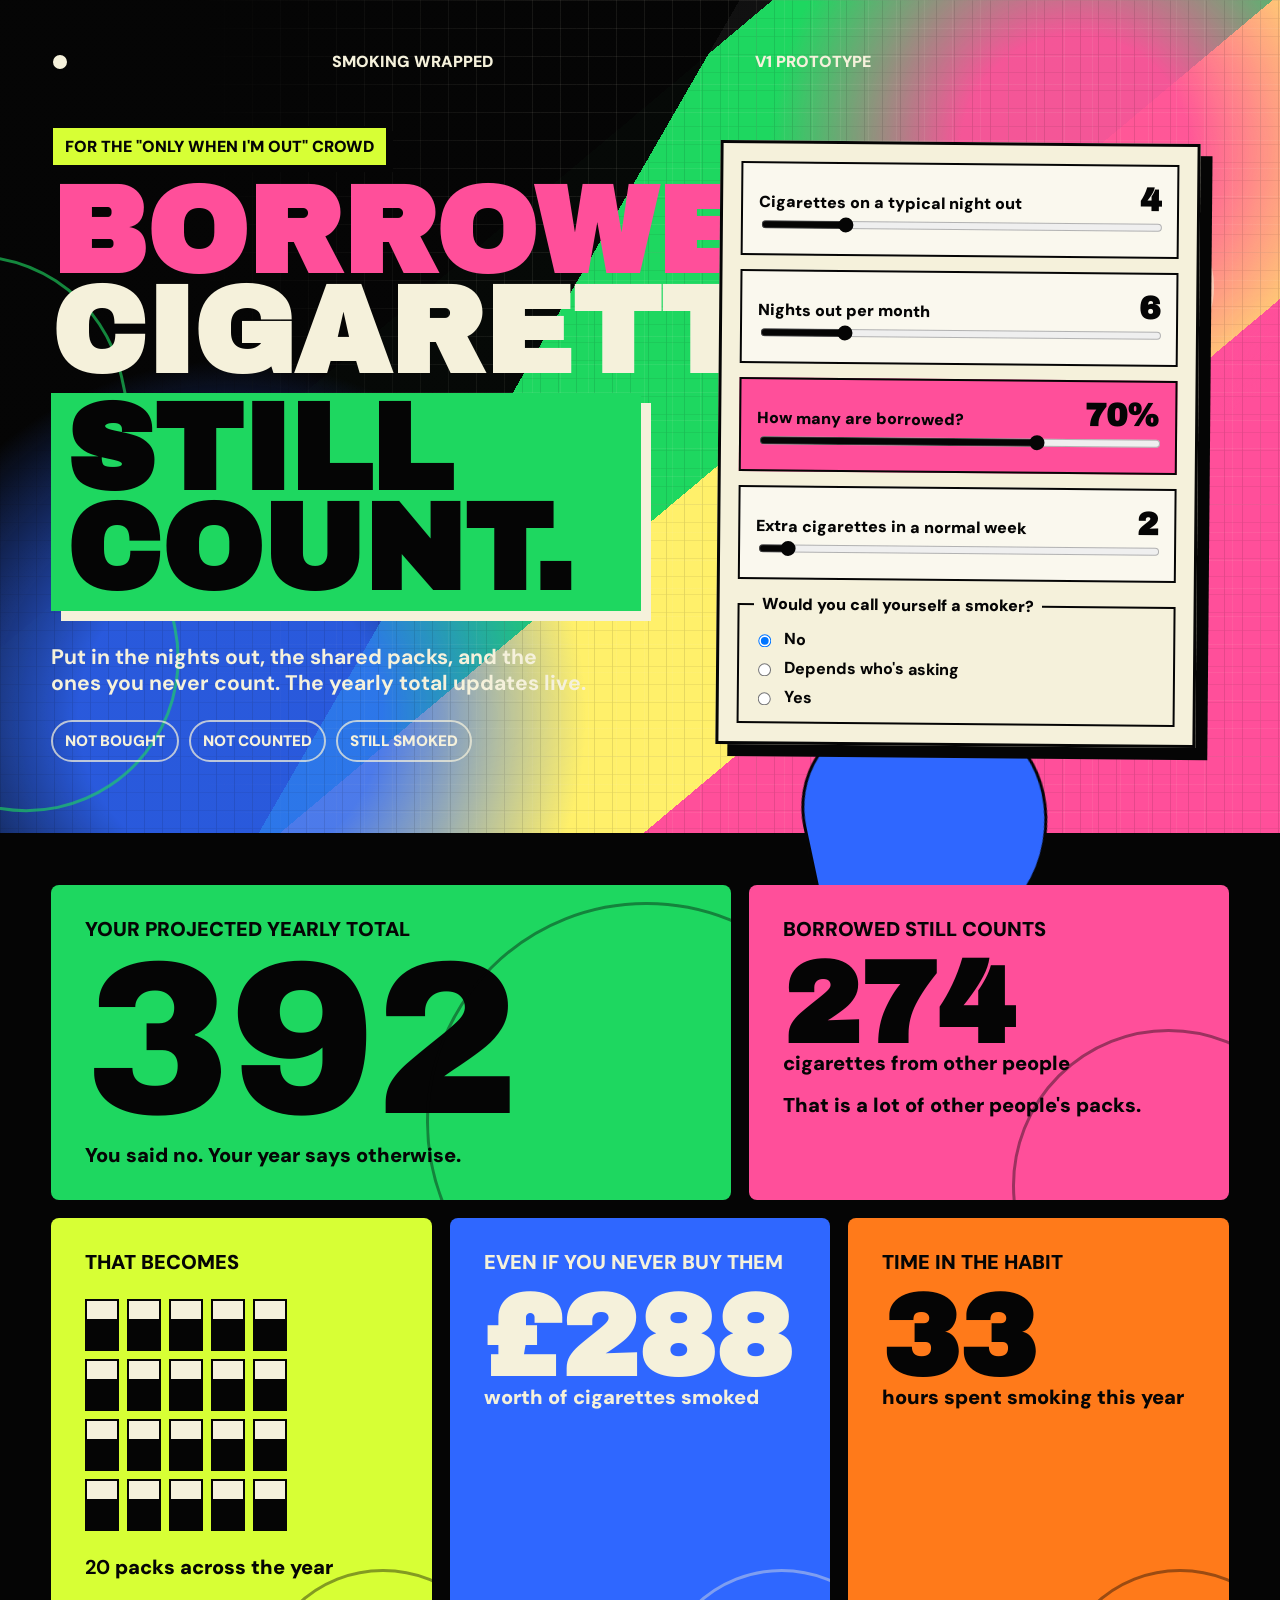
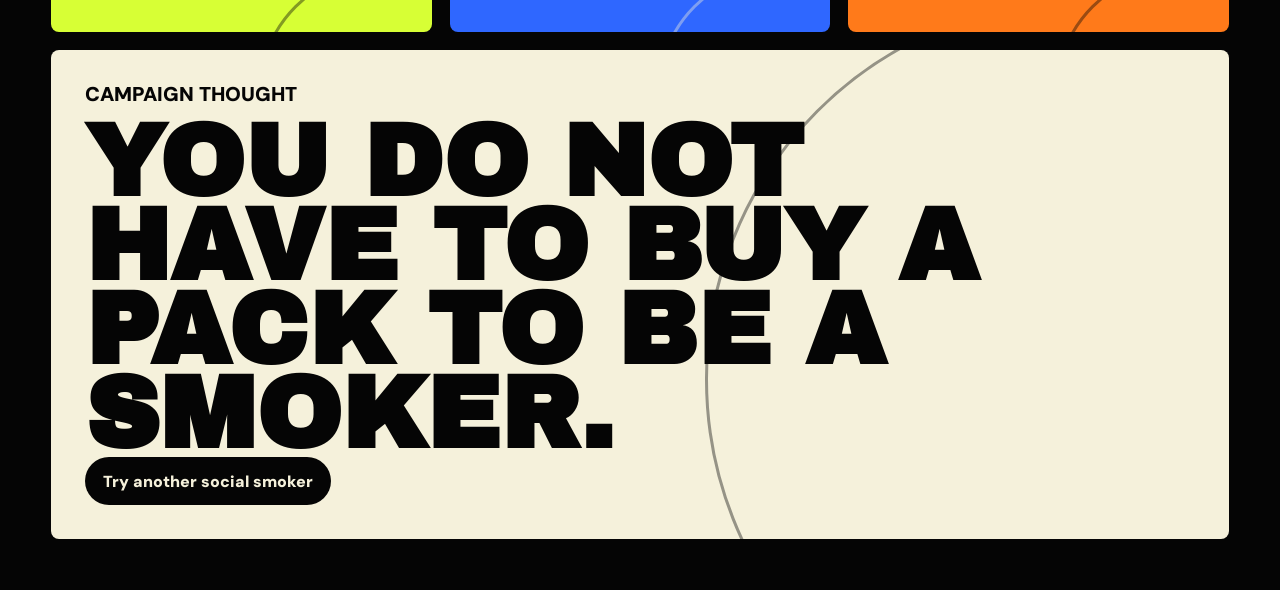
==== smoking-wrapped-v1/index.html @ a088482e "Create smoking wrapped v1" ====
<!doctype html>
<html lang="en">
  <head>
    <meta charset="UTF-8" />
    <meta name="viewport" content="width=device-width, initial-scale=1.0" />
    <title>Smoking Wrapped V1</title>
    <link rel="preconnect" href="https://fonts.googleapis.com" />
    <link rel="preconnect" href="https://fonts.gstatic.com" crossorigin />
    <link
      href="https://fonts.googleapis.com/css2?family=Archivo+Black&family=DM+Sans:opsz,wght@9..40,500;9..40,700;9..40,900&display=swap"
      rel="stylesheet"
    />
    <link rel="stylesheet" href="./styles.css" />
  </head>
  <body>
    <main class="app-shell">
      <section class="hero-panel" aria-labelledby="main-title">
        <div class="poster-noise"></div>
        <div class="orbit orbit-one"></div>
        <div class="orbit orbit-two"></div>
        <div class="orbit orbit-three"></div>

        <div class="brand-row">
          <span class="pulse-dot"></span>
          <span>Smoking Wrapped</span>
          <span>V1 Prototype</span>
        </div>

        <div class="hero-grid">
          <div class="intro-copy">
            <p class="kicker">For the "only when I'm out" crowd</p>
            <h1 id="main-title">
              <span>Borrowed</span>
              <span>cigarettes</span>
              <span>still count.</span>
            </h1>
            <p class="lede">
              Put in the nights out, the shared packs, and the ones you never count.
              The yearly total updates live.
            </p>
            <div class="hero-badges" aria-label="Campaign prompts">
              <span>Not bought</span>
              <span>Not counted</span>
              <span>Still smoked</span>
            </div>
          </div>

          <form class="calculator" id="smoking-form">
            <div class="control-block">
              <label for="night-cigarettes">
                <span>Cigarettes on a typical night out</span>
                <strong id="night-cigarettes-value">4</strong>
              </label>
              <input id="night-cigarettes" name="night-cigarettes" type="range" min="0" max="20" value="4" />
            </div>

            <div class="control-block">
              <label for="nights-month">
                <span>Nights out per month</span>
                <strong id="nights-month-value">6</strong>
              </label>
              <input id="nights-month" name="nights-month" type="range" min="0" max="30" value="6" />
            </div>

            <div class="control-block borrowed">
              <label for="borrowed-percent">
                <span>How many are borrowed?</span>
                <strong id="borrowed-percent-value">70%</strong>
              </label>
              <input id="borrowed-percent" name="borrowed-percent" type="range" min="0" max="100" value="70" />
            </div>

            <div class="control-block">
              <label for="weekday-cigarettes">
                <span>Extra cigarettes in a normal week</span>
                <strong id="weekday-cigarettes-value">2</strong>
              </label>
              <input id="weekday-cigarettes" name="weekday-cigarettes" type="range" min="0" max="35" value="2" />
            </div>

            <fieldset class="identity-check">
              <legend>Would you call yourself a smoker?</legend>
              <label>
                <input type="radio" name="identity" value="No" checked />
                <span>No</span>
              </label>
              <label>
                <input type="radio" name="identity" value="Sometimes" />
                <span>Depends who's asking</span>
              </label>
              <label>
                <input type="radio" name="identity" value="Yes" />
                <span>Yes</span>
              </label>
            </fieldset>
          </form>
        </div>
      </section>

      <section class="results-panel" aria-live="polite">
        <article class="wrapped-card main-card">
          <p class="card-label">Your projected yearly total</p>
          <div class="big-number" id="yearly-total">392</div>
          <p class="big-line" id="identity-line">You said no. Your year says otherwise.</p>
        </article>

        <article class="wrapped-card borrowed-card">
          <p class="card-label">Borrowed still counts</p>
          <div class="stat-pair">
            <strong id="borrowed-total">274</strong>
            <span>cigarettes from other people</span>
          </div>
          <p id="borrowed-line">Your lungs do not know who bought the pack.</p>
        </article>

        <article class="wrapped-card pack-card">
          <p class="card-label">That becomes</p>
          <div class="pack-stack" id="pack-stack" aria-hidden="true"></div>
          <p><strong id="pack-total">20</strong> packs across the year</p>
        </article>

        <article class="wrapped-card money-card">
          <p class="card-label">Even if you never buy them</p>
          <div class="stat-pair">
            <strong id="money-total">£288</strong>
            <span>worth of cigarettes smoked</span>
          </div>
        </article>

        <article class="wrapped-card minutes-card">
          <p class="card-label">Time in the habit</p>
          <div class="stat-pair">
            <strong id="minutes-total">33</strong>
            <span>hours spent smoking this year</span>
          </div>
        </article>

        <article class="wrapped-card closer-card">
          <p class="card-label">Campaign thought</p>
          <h2 id="share-line">You do not have to buy a pack to be a smoker.</h2>
          <button class="reset-button" type="button" id="randomise">Try another social smoker</button>
        </article>
      </section>
    </main>

    <script src="./script.js"></script>
  </body>
</html>
---- smoking-wrapped-v1/styles.css ----
:root {
  --black: #050505;
  --ink: #111111;
  --cream: #f5f1db;
  --green: #1ed760;
  --acid: #d7ff35;
  --pink: #ff4f9a;
  --blue: #2f67ff;
  --orange: #ff7a1a;
  --line: rgba(5, 5, 5, 0.18);
}

* {
  box-sizing: border-box;
}

body {
  margin: 0;
  min-height: 100vh;
  background: var(--black);
  color: var(--cream);
  font-family: "DM Sans", sans-serif;
}

button,
input {
  font: inherit;
}

.app-shell {
  min-height: 100vh;
  overflow: hidden;
}

.hero-panel {
  position: relative;
  min-height: 92vh;
  padding: clamp(20px, 4vw, 54px);
  background:
    radial-gradient(circle at 84% 18%, rgba(255, 79, 154, 0.95) 0 9%, transparent 24%),
    radial-gradient(circle at 18% 86%, rgba(47, 103, 255, 0.86) 0 12%, transparent 28%),
    linear-gradient(120deg, rgba(5, 5, 5, 0.98) 0 42%, transparent 42%),
    linear-gradient(140deg, #050505 0%, #111 34%, #1ed760 34% 56%, #fff06a 56% 72%, #ff4f9a 72% 100%);
  isolation: isolate;
}

.hero-panel::before {
  content: "";
  position: absolute;
  inset: 0;
  z-index: -1;
  background:
    linear-gradient(90deg, rgba(245, 241, 219, 0.08) 1px, transparent 1px),
    linear-gradient(rgba(245, 241, 219, 0.08) 1px, transparent 1px);
  background-size: 28px 28px;
  mask-image: linear-gradient(90deg, transparent 0 14%, #000 42% 100%);
}

.poster-noise {
  position: absolute;
  inset: 0;
  opacity: 0.12;
  pointer-events: none;
  background-image:
    linear-gradient(90deg, rgba(0, 0, 0, 0.8) 1px, transparent 1px),
    linear-gradient(rgba(0, 0, 0, 0.48) 1px, transparent 1px);
  background-size: 18px 18px;
  mix-blend-mode: multiply;
  z-index: -1;
}

.orbit {
  position: absolute;
  border: 3px solid rgba(5, 5, 5, 0.75);
  border-radius: 999px;
  transform: rotate(-12deg);
  z-index: -1;
}

.orbit-one {
  width: 28vw;
  height: 14vw;
  right: 5vw;
  top: 24vh;
  border-color: rgba(245, 241, 219, 0.56);
}

.orbit-two {
  width: 24vw;
  height: 44vw;
  left: -12vw;
  top: 28vh;
  border-color: rgba(30, 215, 96, 0.62);
}

.orbit-three {
  width: 19vw;
  height: 19vw;
  right: 18vw;
  bottom: -9vw;
  background: var(--blue);
  border-radius: 46% 54% 62% 38%;
  border-color: var(--black);
}

.brand-row {
  display: flex;
  align-items: center;
  justify-content: space-between;
  gap: 16px;
  color: var(--cream);
  font-weight: 900;
  text-transform: uppercase;
  letter-spacing: 0;
  max-width: 820px;
  text-shadow: none;
}

.pulse-dot {
  width: 18px;
  height: 18px;
  border-radius: 50%;
  background: var(--cream);
  border: 2px solid var(--black);
  box-shadow: 0 0 0 0 rgba(5, 5, 5, 0.45);
  animation: pulse 1.65s infinite;
}

.hero-grid {
  display: grid;
  grid-template-columns: minmax(0, 0.95fr) minmax(340px, 480px);
  gap: clamp(26px, 6vw, 92px);
  align-items: center;
  min-height: calc(92vh - 118px);
  padding-top: 34px;
}

.intro-copy {
  color: var(--cream);
  max-width: 760px;
  text-shadow: none;
}

.kicker,
.card-label {
  margin: 0 0 16px;
  font-weight: 900;
  text-transform: uppercase;
}

.kicker {
  display: inline-flex;
  padding: 8px 12px;
  color: var(--black);
  background: var(--acid);
  border: 2px solid var(--black);
  box-shadow: 5px 5px 0 var(--black);
}

h1 {
  margin: 0;
  max-width: 760px;
  font-family: "Archivo Black", Impact, sans-serif;
  font-size: clamp(4.2rem, 9.5vw, 9.8rem);
  line-height: 0.82;
  letter-spacing: 0;
  text-transform: uppercase;
  text-wrap: balance;
  -webkit-text-stroke: 0;
  text-shadow: none;
}

h1 span {
  display: block;
}

h1 span:nth-child(1) {
  color: var(--pink);
}

h1 span:nth-child(2) {
  color: var(--cream);
}

h1 span:nth-child(3) {
  display: inline-block;
  margin-top: 10px;
  padding: 0.06em 0.12em 0.1em;
  color: var(--black);
  background: var(--green);
  box-shadow: 10px 10px 0 var(--cream);
}

.lede {
  max-width: 560px;
  margin: 34px 0 0;
  color: var(--cream);
  font-size: clamp(1rem, 1.65vw, 1.32rem);
  font-weight: 700;
  line-height: 1.2;
  text-wrap: balance;
}

.hero-badges {
  display: flex;
  flex-wrap: wrap;
  gap: 10px;
  margin-top: 24px;
}

.hero-badges span {
  padding: 9px 12px;
  color: var(--cream);
  border: 2px solid rgba(245, 241, 219, 0.72);
  border-radius: 999px;
  font-size: 0.95rem;
  font-weight: 900;
  text-transform: uppercase;
}

.calculator {
  display: grid;
  gap: 14px;
  padding: 18px;
  background: var(--cream);
  color: var(--black);
  border: 3px solid var(--black);
  box-shadow: 12px 12px 0 var(--black);
  transform: rotate(0.5deg);
}

.control-block {
  padding: 16px;
  background: #fff8;
  border: 2px solid var(--black);
}

.control-block.borrowed {
  background: var(--pink);
}

.control-block label {
  display: flex;
  align-items: baseline;
  justify-content: space-between;
  gap: 16px;
  font-weight: 900;
}

.control-block strong {
  font-family: "Archivo Black", Impact, sans-serif;
  font-size: 2rem;
}

input[type="range"] {
  width: 100%;
  accent-color: var(--black);
}

.identity-check {
  display: grid;
  grid-template-columns: 1fr;
  gap: 8px;
  margin: 0;
  padding: 14px;
  border: 2px solid var(--black);
}

.identity-check legend {
  padding: 0 8px;
  font-weight: 900;
}

.identity-check label {
  display: flex;
  align-items: center;
  gap: 10px;
  font-weight: 800;
}

.results-panel {
  display: grid;
  grid-template-columns: repeat(12, 1fr);
  gap: 18px;
  padding: clamp(20px, 4vw, 54px);
  background: var(--black);
}

.wrapped-card {
  position: relative;
  min-height: 270px;
  padding: clamp(22px, 3vw, 34px);
  overflow: hidden;
  color: var(--black);
  border-radius: 8px;
}

.wrapped-card::after {
  content: "";
  position: absolute;
  inset: auto -20% -45% auto;
  width: 64%;
  aspect-ratio: 1;
  border: 3px solid currentColor;
  border-radius: 50%;
  opacity: 0.4;
}

.main-card {
  grid-column: span 7;
  background: var(--green);
}

.borrowed-card {
  grid-column: span 5;
  background: var(--pink);
}

.pack-card {
  grid-column: span 4;
  background: var(--acid);
}

.money-card {
  grid-column: span 4;
  background: var(--blue);
  color: var(--cream);
}

.minutes-card {
  grid-column: span 4;
  background: var(--orange);
}

.closer-card {
  grid-column: span 12;
  min-height: 230px;
  display: flex;
  flex-direction: column;
  justify-content: space-between;
  background: var(--cream);
}

.big-number {
  font-family: "Archivo Black", Impact, sans-serif;
  font-size: clamp(6rem, 17vw, 16rem);
  line-height: 0.78;
  letter-spacing: 0;
}

.big-line {
  max-width: 560px;
  margin: 20px 0 0;
  font-size: clamp(1.3rem, 2.6vw, 2.6rem);
  font-weight: 900;
  line-height: 0.98;
}

.stat-pair strong {
  display: block;
  font-family: "Archivo Black", Impact, sans-serif;
  font-size: clamp(4rem, 9vw, 8rem);
  line-height: 0.85;
}

.stat-pair span,
.wrapped-card p,
.wrapped-card h2 {
  position: relative;
  z-index: 1;
}

.stat-pair span,
.wrapped-card p {
  font-size: 1.25rem;
  font-weight: 900;
  line-height: 1.05;
}

.pack-stack {
  display: grid;
  grid-template-columns: repeat(5, 34px);
  gap: 8px;
  margin: 26px 0;
}

.pack {
  height: 52px;
  background: var(--black);
  border: 2px solid var(--black);
  box-shadow: inset 0 18px 0 var(--cream);
}

.closer-card h2 {
  max-width: 900px;
  margin: 0;
  font-family: "Archivo Black", Impact, sans-serif;
  font-size: clamp(3rem, 8vw, 8.5rem);
  line-height: 0.82;
  text-transform: uppercase;
}

.reset-button {
  align-self: flex-start;
  min-height: 48px;
  padding: 0 18px;
  color: var(--cream);
  background: var(--black);
  border: 0;
  border-radius: 999px;
  font-weight: 900;
  cursor: pointer;
}

.reset-button:hover {
  transform: translateY(-2px);
}

@keyframes pulse {
  70% {
    box-shadow: 0 0 0 18px rgba(5, 5, 5, 0);
  }
  100% {
    box-shadow: 0 0 0 0 rgba(5, 5, 5, 0);
  }
}

@media (max-width: 880px) {
  .hero-grid {
    grid-template-columns: 1fr;
    align-items: start;
    min-height: auto;
  }

  .calculator {
    transform: none;
  }

  .brand-row {
    flex-wrap: wrap;
    justify-content: flex-start;
  }

  .main-card,
  .borrowed-card,
  .pack-card,
  .money-card,
  .minutes-card,
  .closer-card {
    grid-column: 1 / -1;
  }
}

@media (max-width: 520px) {
  .hero-panel {
    min-height: auto;
  }

  h1 {
    font-size: clamp(3.4rem, 18vw, 5.7rem);
  }

  .results-panel {
    gap: 12px;
  }

  .wrapped-card {
    min-height: 230px;
  }

  .big-number {
    font-size: clamp(5.5rem, 31vw, 9rem);
  }
}
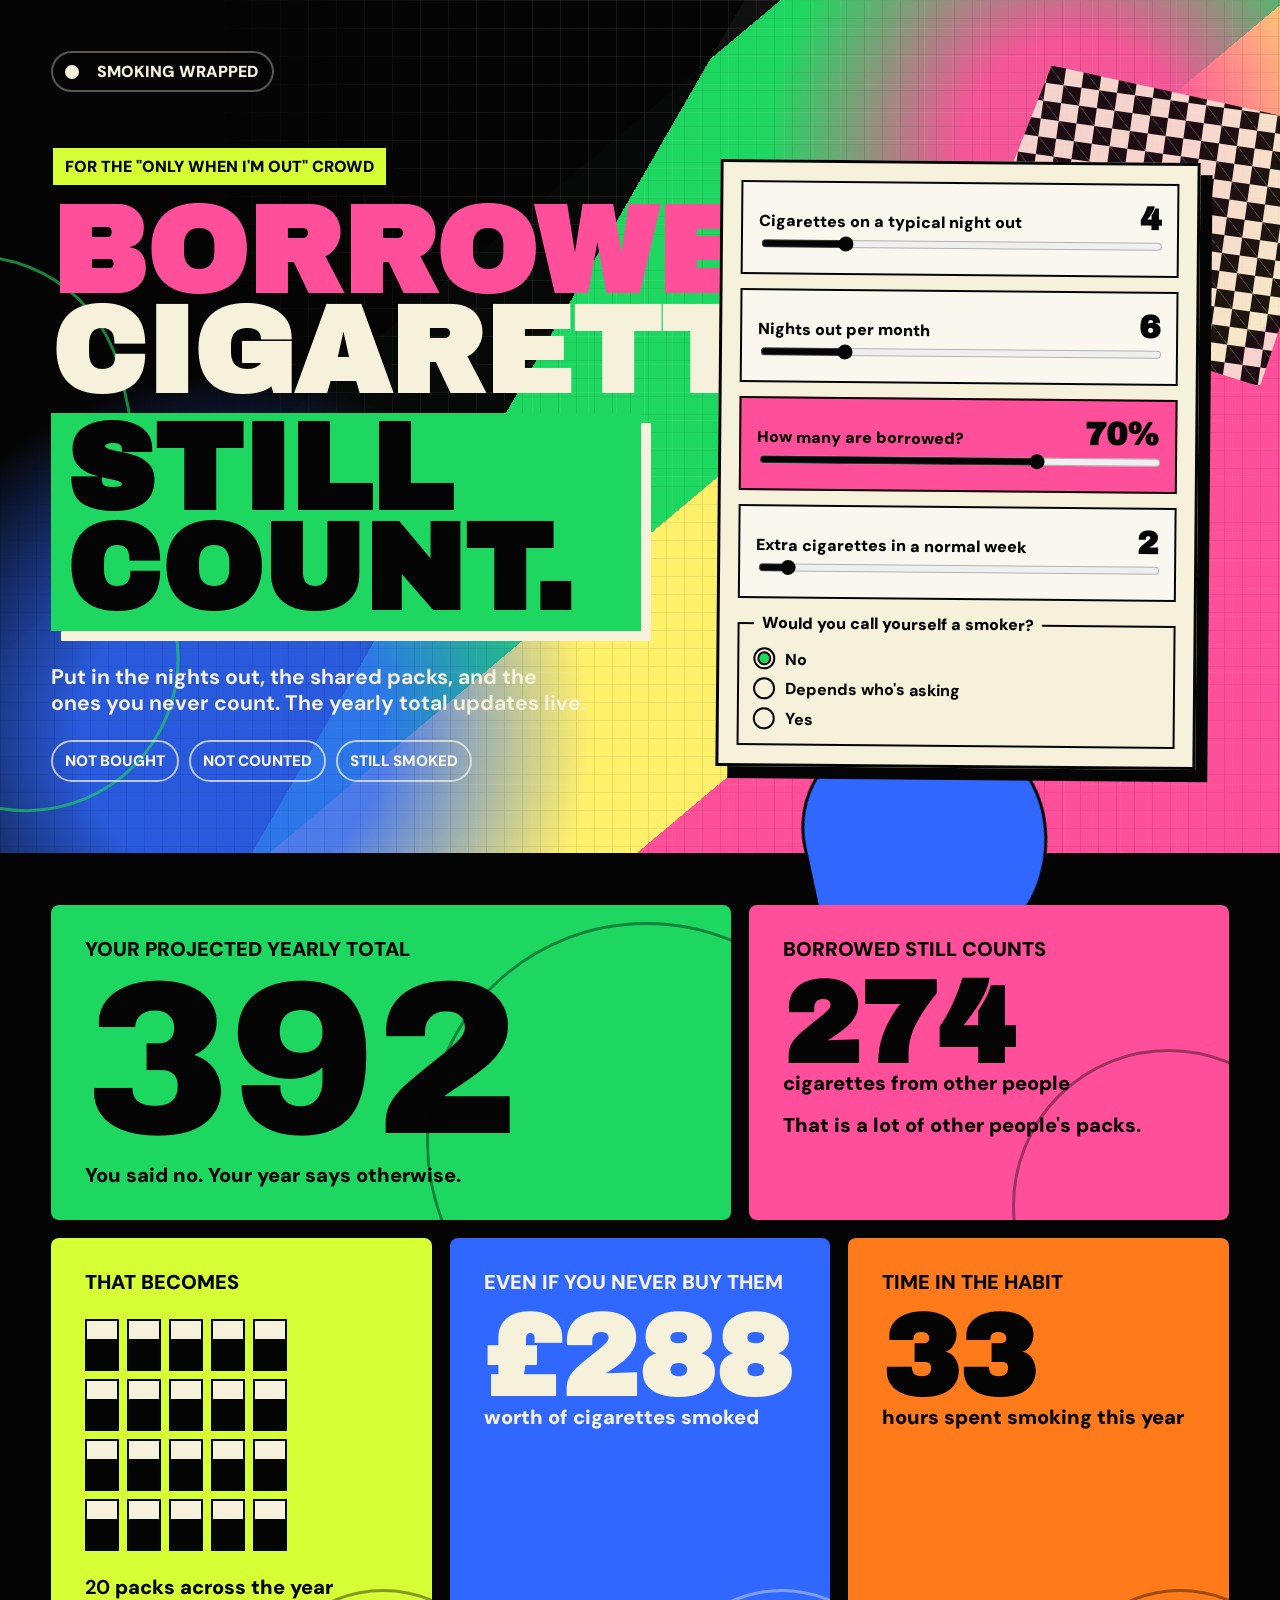
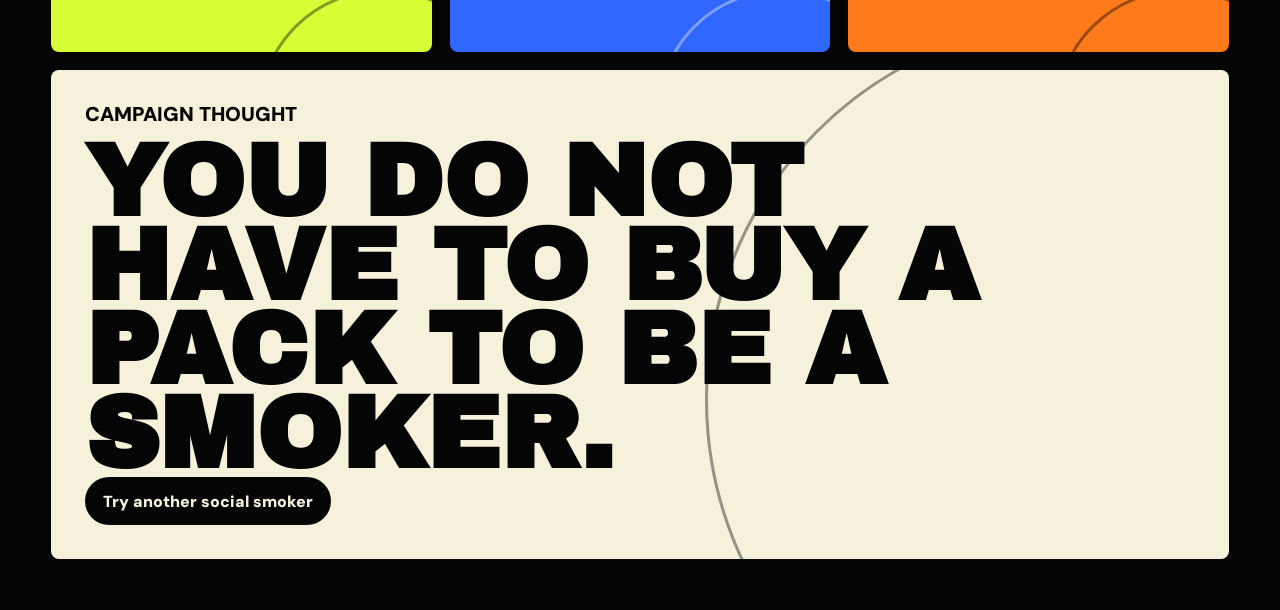
==== commit bf707d2e: "Polish wrapped hero and form controls" ====
--- a/smoking-wrapped-v1/index.html
+++ b/smoking-wrapped-v1/index.html
@@ -23,7 +23,6 @@
         <div class="brand-row">
           <span class="pulse-dot"></span>
           <span>Smoking Wrapped</span>
-          <span>V1 Prototype</span>
         </div>
 
         <div class="hero-grid">
--- a/smoking-wrapped-v1/styles.css
+++ b/smoking-wrapped-v1/styles.css
@@ -54,6 +54,25 @@
     linear-gradient(rgba(245, 241, 219, 0.08) 1px, transparent 1px);
   background-size: 28px 28px;
   mask-image: linear-gradient(90deg, transparent 0 14%, #000 42% 100%);
+}
+
+.hero-panel::after {
+  content: "";
+  position: absolute;
+  right: -4vw;
+  top: 9vh;
+  z-index: -1;
+  width: clamp(170px, 28vw, 410px);
+  aspect-ratio: 1.24;
+  opacity: 0.9;
+  background:
+    linear-gradient(45deg, var(--black) 25%, transparent 25% 75%, var(--black) 75%),
+    linear-gradient(45deg, var(--black) 25%, transparent 25% 75%, var(--black) 75%);
+  background-color: rgba(245, 241, 219, 0.9);
+  background-position: 0 0, 18px 18px;
+  background-size: 36px 36px;
+  clip-path: polygon(16% 0, 100% 8%, 86% 100%, 0 82%);
+  transform: rotate(8deg);
 }
 
 .poster-noise {
@@ -106,9 +125,14 @@
 .brand-row {
   display: flex;
   align-items: center;
-  justify-content: space-between;
+  justify-content: flex-start;
   gap: 16px;
-  color: var(--cream);
+  width: fit-content;
+  padding: 8px 14px 8px 10px;
+  color: var(--cream);
+  background: rgba(5, 5, 5, 0.62);
+  border: 2px solid rgba(245, 241, 219, 0.35);
+  border-radius: 999px;
   font-weight: 900;
   text-transform: uppercase;
   letter-spacing: 0;
@@ -278,6 +302,37 @@
   font-weight: 800;
 }
 
+.identity-check input[type="radio"] {
+  appearance: none;
+  display: grid;
+  place-items: center;
+  width: 22px;
+  height: 22px;
+  margin: 0;
+  background: var(--cream);
+  border: 2px solid var(--black);
+  border-radius: 50%;
+}
+
+.identity-check input[type="radio"]::before {
+  content: "";
+  width: 10px;
+  height: 10px;
+  background: var(--green);
+  border-radius: 50%;
+  box-shadow: 0 0 0 2px var(--black);
+  transform: scale(0);
+}
+
+.identity-check input[type="radio"]:checked::before {
+  transform: scale(1);
+}
+
+.identity-check input[type="radio"]:focus-visible {
+  outline: 3px solid var(--pink);
+  outline-offset: 3px;
+}
+
 .results-panel {
   display: grid;
   grid-template-columns: repeat(12, 1fr);
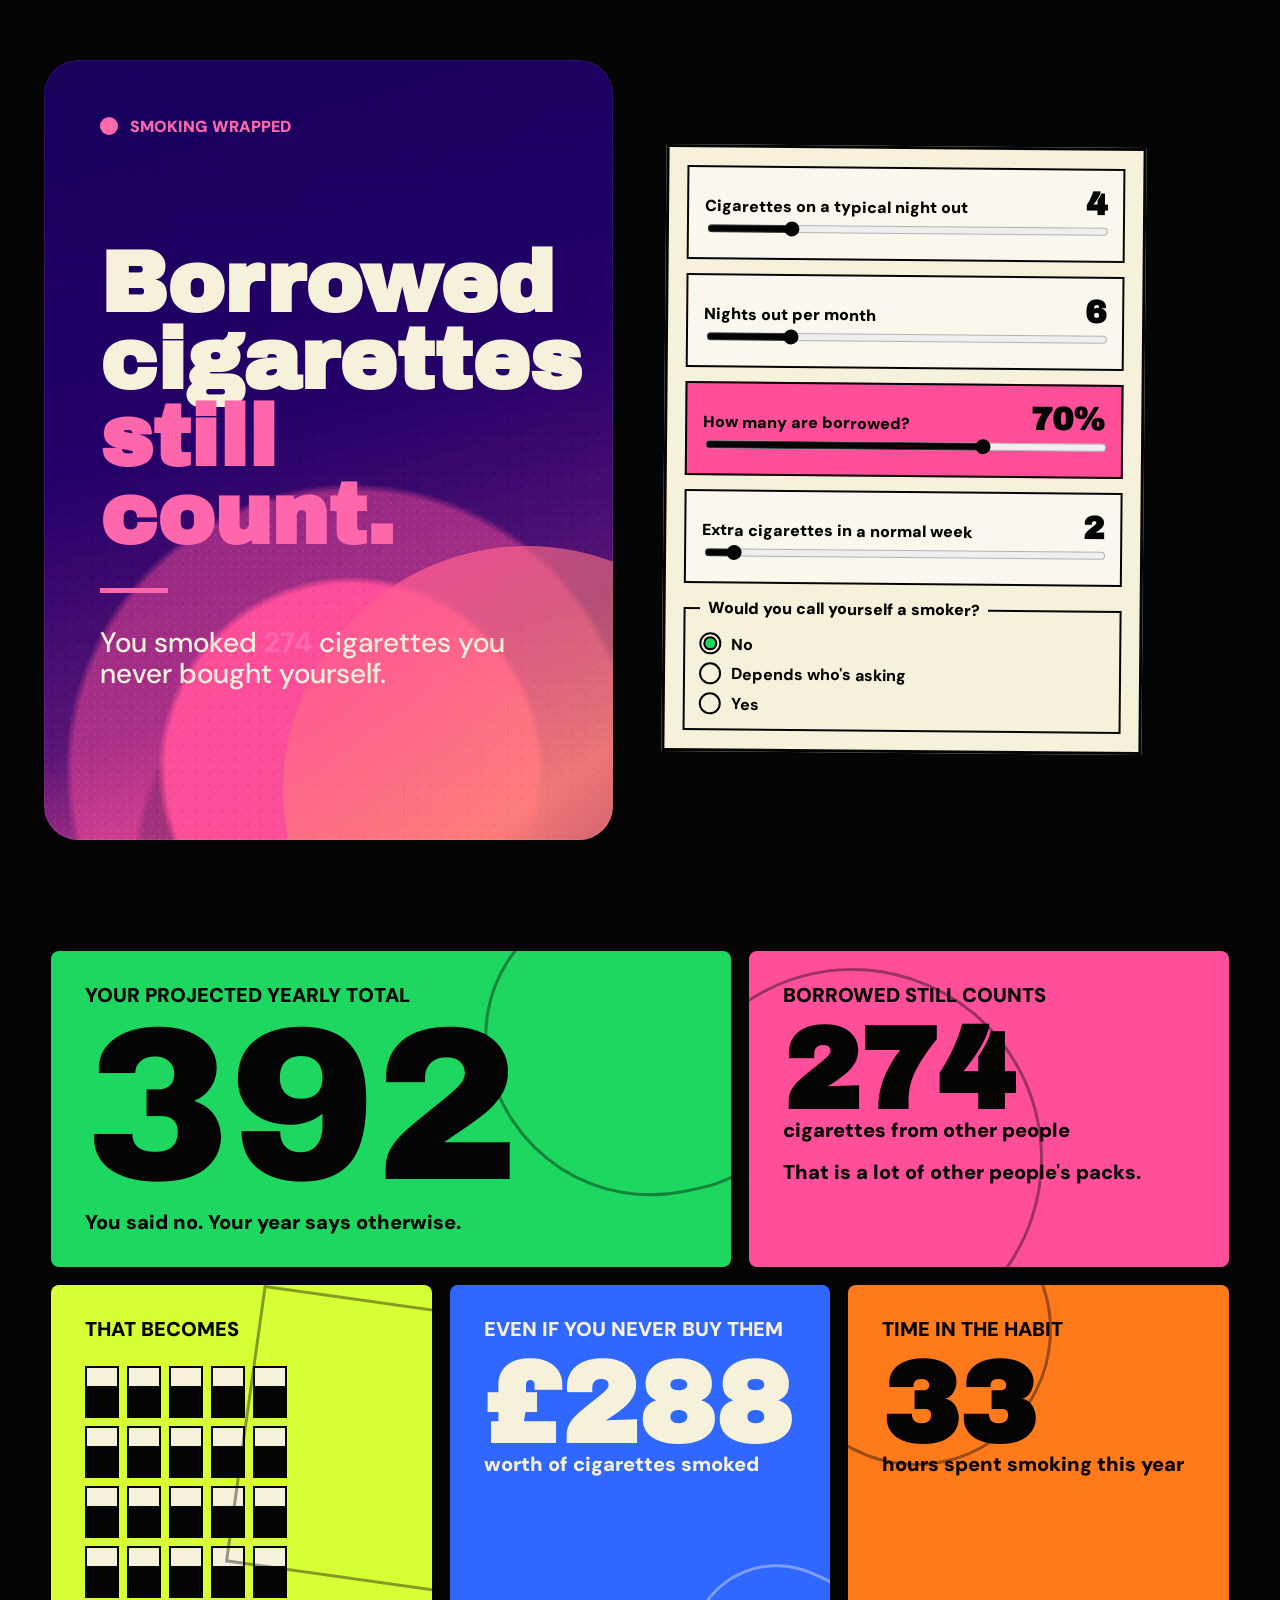
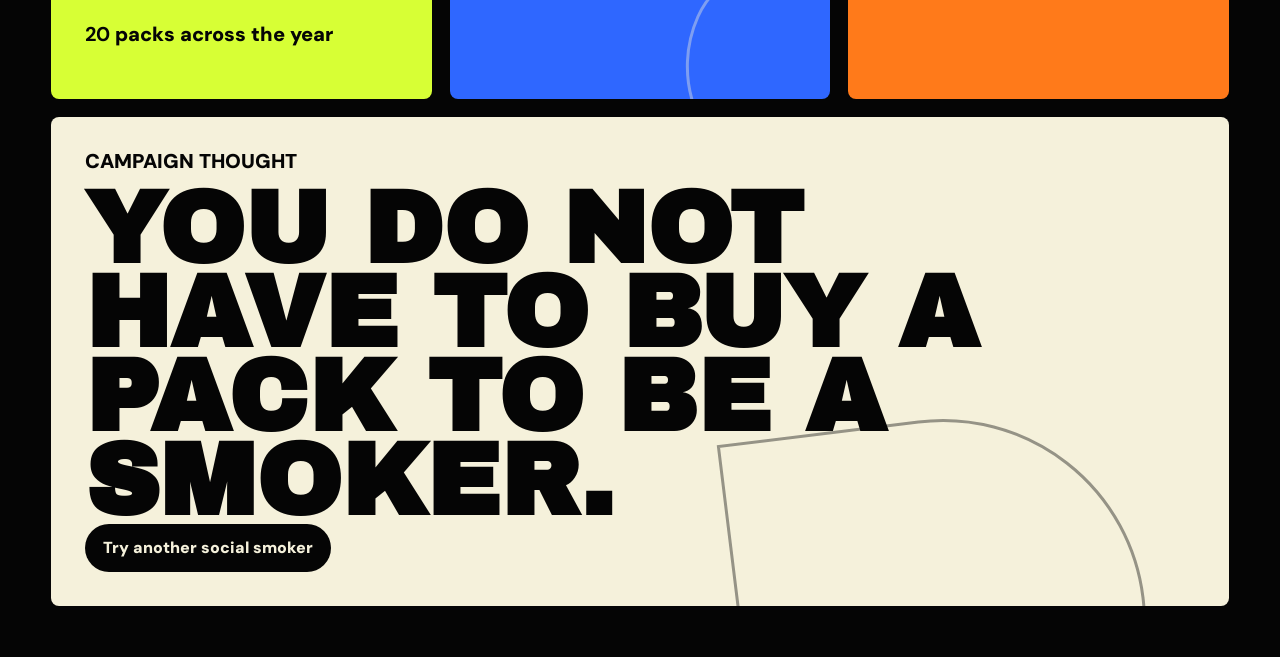
==== commit 7df1b14a: "Replace hero with wrapped story card" ====
--- a/smoking-wrapped-v1/index.html
+++ b/smoking-wrapped-v1/index.html
@@ -16,32 +16,23 @@
     <main class="app-shell">
       <section class="hero-panel" aria-labelledby="main-title">
         <div class="poster-noise"></div>
-        <div class="orbit orbit-one"></div>
-        <div class="orbit orbit-two"></div>
-        <div class="orbit orbit-three"></div>
-
-        <div class="brand-row">
-          <span class="pulse-dot"></span>
-          <span>Smoking Wrapped</span>
-        </div>
 
         <div class="hero-grid">
-          <div class="intro-copy">
-            <p class="kicker">For the "only when I'm out" crowd</p>
+          <div class="intro-copy story-card">
+            <div class="brand-row">
+              <span class="pulse-dot"></span>
+              <span>Smoking Wrapped</span>
+            </div>
             <h1 id="main-title">
               <span>Borrowed</span>
               <span>cigarettes</span>
               <span>still count.</span>
             </h1>
+            <span class="hero-rule" aria-hidden="true"></span>
             <p class="lede">
-              Put in the nights out, the shared packs, and the ones you never count.
-              The yearly total updates live.
+              You smoked <strong id="hero-borrowed-total">274</strong> cigarettes
+              you never bought yourself.
             </p>
-            <div class="hero-badges" aria-label="Campaign prompts">
-              <span>Not bought</span>
-              <span>Not counted</span>
-              <span>Still smoked</span>
-            </div>
           </div>
 
           <form class="calculator" id="smoking-form">
--- a/smoking-wrapped-v1/styles.css
+++ b/smoking-wrapped-v1/styles.css
@@ -20,6 +20,7 @@
   background: var(--black);
   color: var(--cream);
   font-family: "DM Sans", sans-serif;
+  overflow-x: hidden;
 }
 
 button,
@@ -34,66 +35,35 @@
 
 .hero-panel {
   position: relative;
-  min-height: 92vh;
-  padding: clamp(20px, 4vw, 54px);
-  background:
-    radial-gradient(circle at 84% 18%, rgba(255, 79, 154, 0.95) 0 9%, transparent 24%),
-    radial-gradient(circle at 18% 86%, rgba(47, 103, 255, 0.86) 0 12%, transparent 28%),
-    linear-gradient(120deg, rgba(5, 5, 5, 0.98) 0 42%, transparent 42%),
-    linear-gradient(140deg, #050505 0%, #111 34%, #1ed760 34% 56%, #fff06a 56% 72%, #ff4f9a 72% 100%);
+  min-height: 100vh;
+  padding: clamp(18px, 3.4vw, 46px);
+  background: var(--black);
   isolation: isolate;
 }
 
 .hero-panel::before {
-  content: "";
-  position: absolute;
-  inset: 0;
-  z-index: -1;
-  background:
-    linear-gradient(90deg, rgba(245, 241, 219, 0.08) 1px, transparent 1px),
-    linear-gradient(rgba(245, 241, 219, 0.08) 1px, transparent 1px);
-  background-size: 28px 28px;
-  mask-image: linear-gradient(90deg, transparent 0 14%, #000 42% 100%);
+  display: none;
 }
 
 .hero-panel::after {
-  content: "";
-  position: absolute;
-  right: -4vw;
-  top: 9vh;
-  z-index: -1;
-  width: clamp(170px, 28vw, 410px);
-  aspect-ratio: 1.24;
-  opacity: 0.9;
-  background:
-    linear-gradient(45deg, var(--black) 25%, transparent 25% 75%, var(--black) 75%),
-    linear-gradient(45deg, var(--black) 25%, transparent 25% 75%, var(--black) 75%);
-  background-color: rgba(245, 241, 219, 0.9);
-  background-position: 0 0, 18px 18px;
-  background-size: 36px 36px;
-  clip-path: polygon(16% 0, 100% 8%, 86% 100%, 0 82%);
-  transform: rotate(8deg);
+  display: none;
 }
 
 .poster-noise {
   position: absolute;
   inset: 0;
-  opacity: 0.12;
+  opacity: 0.18;
   pointer-events: none;
   background-image:
-    linear-gradient(90deg, rgba(0, 0, 0, 0.8) 1px, transparent 1px),
-    linear-gradient(rgba(0, 0, 0, 0.48) 1px, transparent 1px);
-  background-size: 18px 18px;
-  mix-blend-mode: multiply;
+    radial-gradient(circle at 30% 20%, rgba(245, 241, 219, 0.28) 0 1px, transparent 1.5px),
+    radial-gradient(circle at 70% 80%, rgba(5, 5, 5, 0.34) 0 1px, transparent 1.4px);
+  background-size: 7px 7px, 11px 11px;
+  mix-blend-mode: overlay;
   z-index: -1;
 }
 
 .orbit {
-  position: absolute;
-  border: 3px solid rgba(5, 5, 5, 0.75);
-  border-radius: 999px;
-  transform: rotate(-12deg);
-  z-index: -1;
+  display: none;
 }
 
 .orbit-one {
@@ -126,17 +96,17 @@
   display: flex;
   align-items: center;
   justify-content: flex-start;
-  gap: 16px;
+  gap: 12px;
   width: fit-content;
-  padding: 8px 14px 8px 10px;
-  color: var(--cream);
-  background: rgba(5, 5, 5, 0.62);
-  border: 2px solid rgba(245, 241, 219, 0.35);
-  border-radius: 999px;
+  padding: 0;
+  color: #ff67ad;
+  background: transparent;
+  border: 0;
+  border-radius: 0;
   font-weight: 900;
   text-transform: uppercase;
   letter-spacing: 0;
-  max-width: 820px;
+  max-width: 100%;
   text-shadow: none;
 }
 
@@ -144,25 +114,64 @@
   width: 18px;
   height: 18px;
   border-radius: 50%;
-  background: var(--cream);
-  border: 2px solid var(--black);
+  background: #ff67ad;
+  border: 0;
   box-shadow: 0 0 0 0 rgba(5, 5, 5, 0.45);
   animation: pulse 1.65s infinite;
 }
 
 .hero-grid {
   display: grid;
-  grid-template-columns: minmax(0, 0.95fr) minmax(340px, 480px);
-  gap: clamp(26px, 6vw, 92px);
+  grid-template-columns: minmax(360px, 0.86fr) minmax(340px, 480px);
+  gap: clamp(20px, 4vw, 54px);
   align-items: center;
-  min-height: calc(92vh - 118px);
-  padding-top: 34px;
+  min-height: calc(100vh - clamp(36px, 6.8vw, 92px));
 }
 
 .intro-copy {
   color: var(--cream);
-  max-width: 760px;
+  max-width: 640px;
   text-shadow: none;
+}
+
+.story-card {
+  position: relative;
+  min-height: min(780px, calc(100vh - 80px));
+  padding: clamp(28px, 4.5vw, 56px);
+  overflow: hidden;
+  border-radius: clamp(18px, 3vw, 34px);
+  background:
+    radial-gradient(circle at 54% 91%, rgba(255, 79, 154, 0.98) 0 24%, rgba(255, 79, 154, 0.48) 25% 36%, transparent 37%),
+    radial-gradient(circle at 50% 102%, rgba(20, 8, 67, 0.95) 0 13%, rgba(20, 8, 67, 0.6) 14% 22%, transparent 23%),
+    linear-gradient(164deg, #17005a 0%, #240068 45%, #5b1576 74%, #ff4f9a 100%);
+  box-shadow: inset 0 0 0 1px rgba(245, 241, 219, 0.08);
+}
+
+.story-card::before,
+.story-card::after {
+  content: "";
+  position: absolute;
+  pointer-events: none;
+}
+
+.story-card::before {
+  inset: 0;
+  opacity: 0.18;
+  background-image:
+    radial-gradient(circle at 40% 35%, rgba(255, 255, 255, 0.7) 0 1px, transparent 1.5px),
+    radial-gradient(circle at 70% 80%, rgba(0, 0, 0, 0.7) 0 1px, transparent 1.4px);
+  background-size: 8px 8px, 13px 13px;
+  mix-blend-mode: overlay;
+}
+
+.story-card::after {
+  right: -28%;
+  bottom: -25%;
+  width: 86%;
+  aspect-ratio: 1;
+  border-radius: 50%;
+  background: linear-gradient(145deg, rgba(255, 79, 154, 0.9), rgba(255, 220, 74, 0.32) 52%, rgba(11, 3, 46, 0.8));
+  filter: saturate(1.12);
 }
 
 .kicker,
@@ -182,14 +191,16 @@
 }
 
 h1 {
-  margin: 0;
-  max-width: 760px;
+  position: relative;
+  z-index: 1;
+  margin: clamp(58px, 12vh, 112px) 0 0;
+  max-width: 560px;
   font-family: "Archivo Black", Impact, sans-serif;
-  font-size: clamp(4.2rem, 9.5vw, 9.8rem);
-  line-height: 0.82;
+  font-size: clamp(3.9rem, 6.7vw, 7rem);
+  line-height: 0.9;
   letter-spacing: 0;
-  text-transform: uppercase;
-  text-wrap: balance;
+  text-transform: none;
+  text-wrap: auto;
   -webkit-text-stroke: 0;
   text-shadow: none;
 }
@@ -199,7 +210,7 @@
 }
 
 h1 span:nth-child(1) {
-  color: var(--pink);
+  color: var(--cream);
 }
 
 h1 span:nth-child(2) {
@@ -207,39 +218,33 @@
 }
 
 h1 span:nth-child(3) {
-  display: inline-block;
-  margin-top: 10px;
-  padding: 0.06em 0.12em 0.1em;
-  color: var(--black);
-  background: var(--green);
-  box-shadow: 10px 10px 0 var(--cream);
+  color: #ff67ad;
+}
+
+.hero-rule {
+  position: relative;
+  z-index: 1;
+  display: block;
+  width: 68px;
+  height: 5px;
+  margin-top: 34px;
+  background: #ff67ad;
 }
 
 .lede {
-  max-width: 560px;
+  position: relative;
+  z-index: 1;
+  max-width: 420px;
   margin: 34px 0 0;
   color: var(--cream);
-  font-size: clamp(1rem, 1.65vw, 1.32rem);
-  font-weight: 700;
-  line-height: 1.2;
-  text-wrap: balance;
-}
-
-.hero-badges {
-  display: flex;
-  flex-wrap: wrap;
-  gap: 10px;
-  margin-top: 24px;
-}
-
-.hero-badges span {
-  padding: 9px 12px;
-  color: var(--cream);
-  border: 2px solid rgba(245, 241, 219, 0.72);
-  border-radius: 999px;
-  font-size: 0.95rem;
-  font-weight: 900;
-  text-transform: uppercase;
+  font-size: clamp(1.25rem, 2.2vw, 1.8rem);
+  font-weight: 500;
+  line-height: 1.12;
+}
+
+.lede strong {
+  color: #ff67ad;
+  font-weight: 900;
 }
 
 .calculator {
@@ -361,6 +366,46 @@
   opacity: 0.4;
 }
 
+.main-card::after {
+  inset: -18% -9% auto auto;
+  width: 44%;
+  border-radius: 48% 52% 42% 58%;
+  transform: rotate(-12deg);
+}
+
+.borrowed-card::after {
+  inset: auto auto -26% -18%;
+  width: 78%;
+  transform: rotate(18deg);
+}
+
+.pack-card::after {
+  inset: 18px -24% auto auto;
+  width: 72%;
+  border-radius: 0;
+  transform: rotate(8deg);
+}
+
+.money-card::after {
+  inset: auto -16% -20% auto;
+  width: 54%;
+  border-radius: 44% 56% 38% 62%;
+  transform: rotate(24deg);
+}
+
+.minutes-card::after {
+  inset: -22% auto auto -18%;
+  width: 70%;
+  transform: rotate(-18deg);
+}
+
+.closer-card::after {
+  inset: auto 7% -45% auto;
+  width: 34%;
+  border-radius: 0 999px 999px 0;
+  transform: rotate(-7deg);
+}
+
 .main-card {
   grid-column: span 7;
   background: var(--green);
@@ -481,14 +526,25 @@
 }
 
 @media (max-width: 880px) {
+  .hero-panel {
+    min-height: auto;
+  }
+
   .hero-grid {
     grid-template-columns: 1fr;
     align-items: start;
     min-height: auto;
   }
 
+  .story-card {
+    width: 100%;
+    max-width: 620px;
+    min-height: 720px;
+  }
+
   .calculator {
     transform: none;
+    width: 100%;
   }
 
   .brand-row {
@@ -507,23 +563,126 @@
 }
 
 @media (max-width: 520px) {
+  .app-shell {
+    overflow: hidden;
+  }
+
   .hero-panel {
     min-height: auto;
+    padding: 22px 18px 28px;
+  }
+
+  .brand-row {
+    max-width: 100%;
+    gap: 10px;
+    padding: 0;
+    font-size: clamp(0.86rem, 4vw, 1rem);
+    line-height: 1;
+  }
+
+  .pulse-dot {
+    width: 16px;
+    height: 16px;
+    flex: 0 0 auto;
+  }
+
+  .hero-grid {
+    gap: 18px;
+    padding-top: 0;
+  }
+
+  .intro-copy {
+    max-width: 100%;
+  }
+
+  .story-card {
+    min-height: min(650px, calc(100svh - 44px));
+    padding: 30px 26px;
+    border-radius: 22px;
   }
 
   h1 {
-    font-size: clamp(3.4rem, 18vw, 5.7rem);
+    max-width: 310px;
+    margin-top: clamp(64px, 13vh, 112px);
+    font-size: clamp(3.2rem, 15.2vw, 4.95rem);
+    line-height: 0.9;
+    overflow-wrap: normal;
+  }
+
+  h1 span:nth-child(3) {
+    margin-top: 0;
+  }
+
+  .lede {
+    max-width: 310px;
+    margin-top: 24px;
+    font-size: 1.12rem;
+    line-height: 1.15;
+  }
+
+  .hero-rule {
+    width: 52px;
+    height: 4px;
+    margin-top: 24px;
+  }
+
+  .calculator {
+    gap: 12px;
+    width: 100%;
+    padding: 12px;
+    border-width: 3px;
+    box-shadow: 8px 8px 0 var(--black);
+  }
+
+  .control-block {
+    padding: 15px 12px;
+  }
+
+  .control-block label {
+    align-items: flex-start;
+    gap: 12px;
+  }
+
+  .control-block label span {
+    min-width: 0;
+    font-size: 1rem;
+    line-height: 1.05;
+  }
+
+  .control-block strong {
+    font-size: 2.1rem;
+    line-height: 0.86;
+  }
+
+  .identity-check {
+    padding: 12px;
+  }
+
+  .identity-check legend {
+    max-width: calc(100% - 20px);
+    font-size: 1rem;
+    line-height: 1.05;
   }
 
   .results-panel {
     gap: 12px;
+    padding: 18px;
   }
 
   .wrapped-card {
     min-height: 230px;
+    padding: 20px;
   }
 
   .big-number {
     font-size: clamp(5.5rem, 31vw, 9rem);
   }
-}
+
+  .stat-pair strong {
+    font-size: clamp(4rem, 25vw, 6.8rem);
+  }
+
+  .closer-card h2 {
+    font-size: clamp(2.75rem, 15vw, 5.2rem);
+  }
+}
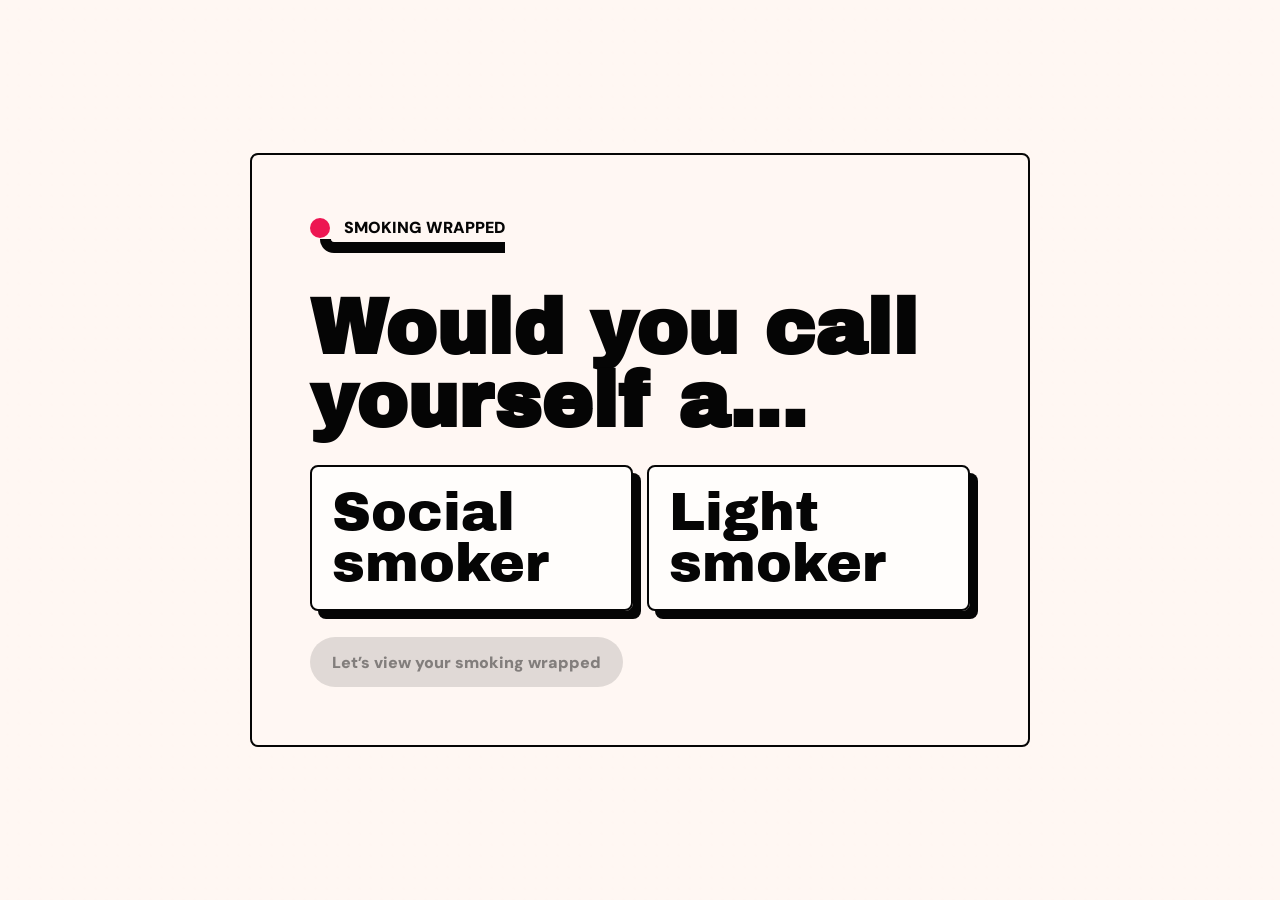
==== commit 7ac12648: "Publish smoking wrapped updates" ====
--- a/smoking-wrapped-v1/index.html
+++ b/smoking-wrapped-v1/index.html
@@ -3,7 +3,7 @@
   <head>
     <meta charset="UTF-8" />
     <meta name="viewport" content="width=device-width, initial-scale=1.0" />
-    <title>Smoking Wrapped V1</title>
+    <title>Smoking Wrapped</title>
     <link rel="preconnect" href="https://fonts.googleapis.com" />
     <link rel="preconnect" href="https://fonts.gstatic.com" crossorigin />
     <link
@@ -14,122 +14,144 @@
   </head>
   <body>
     <main class="app-shell">
-      <section class="hero-panel" aria-labelledby="main-title">
+      <section class="opening-screen" id="opening-screen" aria-labelledby="opening-title">
         <div class="poster-noise"></div>
-
-        <div class="hero-grid">
-          <div class="intro-copy story-card">
-            <div class="brand-row">
-              <span class="pulse-dot"></span>
-              <span>Smoking Wrapped</span>
-            </div>
-            <h1 id="main-title">
-              <span>Borrowed</span>
-              <span>cigarettes</span>
-              <span>still count.</span>
-            </h1>
-            <span class="hero-rule" aria-hidden="true"></span>
-            <p class="lede">
-              You smoked <strong id="hero-borrowed-total">274</strong> cigarettes
-              you never bought yourself.
-            </p>
+        <div class="opening-card">
+          <div class="brand-row">
+            <span class="pulse-dot"></span>
+            <span>Smoking Wrapped</span>
+            <span class="brand-line" aria-hidden="true"></span>
           </div>
-
-          <form class="calculator" id="smoking-form">
-            <div class="control-block">
-              <label for="night-cigarettes">
-                <span>Cigarettes on a typical night out</span>
-                <strong id="night-cigarettes-value">4</strong>
-              </label>
-              <input id="night-cigarettes" name="night-cigarettes" type="range" min="0" max="20" value="4" />
-            </div>
-
-            <div class="control-block">
-              <label for="nights-month">
-                <span>Nights out per month</span>
-                <strong id="nights-month-value">6</strong>
-              </label>
-              <input id="nights-month" name="nights-month" type="range" min="0" max="30" value="6" />
-            </div>
-
-            <div class="control-block borrowed">
-              <label for="borrowed-percent">
-                <span>How many are borrowed?</span>
-                <strong id="borrowed-percent-value">70%</strong>
-              </label>
-              <input id="borrowed-percent" name="borrowed-percent" type="range" min="0" max="100" value="70" />
-            </div>
-
-            <div class="control-block">
-              <label for="weekday-cigarettes">
-                <span>Extra cigarettes in a normal week</span>
-                <strong id="weekday-cigarettes-value">2</strong>
-              </label>
-              <input id="weekday-cigarettes" name="weekday-cigarettes" type="range" min="0" max="35" value="2" />
-            </div>
-
-            <fieldset class="identity-check">
-              <legend>Would you call yourself a smoker?</legend>
-              <label>
-                <input type="radio" name="identity" value="No" checked />
-                <span>No</span>
-              </label>
-              <label>
-                <input type="radio" name="identity" value="Sometimes" />
-                <span>Depends who's asking</span>
-              </label>
-              <label>
-                <input type="radio" name="identity" value="Yes" />
-                <span>Yes</span>
-              </label>
-            </fieldset>
-          </form>
+          <h1 id="opening-title">Would you call yourself a...</h1>
+          <div class="audience-picker" role="group" aria-label="Choose smoker type">
+            <button class="audience-card" type="button" data-audience="social">
+              <span>Social smoker</span>
+            </button>
+            <button class="audience-card" type="button" data-audience="light">
+              <span>Light smoker</span>
+            </button>
+          </div>
+          <button class="primary-button" type="button" id="start-calculator" disabled>Let’s view your smoking wrapped</button>
         </div>
       </section>
 
-      <section class="results-panel" aria-live="polite">
-        <article class="wrapped-card main-card">
-          <p class="card-label">Your projected yearly total</p>
-          <div class="big-number" id="yearly-total">392</div>
-          <p class="big-line" id="identity-line">You said no. Your year says otherwise.</p>
-        </article>
+      <section class="calculator-screen is-hidden" id="calculator-screen" aria-labelledby="main-title">
+        <section class="hero-panel">
+          <div class="poster-noise"></div>
 
-        <article class="wrapped-card borrowed-card">
-          <p class="card-label">Borrowed still counts</p>
-          <div class="stat-pair">
-            <strong id="borrowed-total">274</strong>
-            <span>cigarettes from other people</span>
+          <div class="hero-grid">
+            <div class="intro-copy story-card">
+              <div class="brand-row">
+                <span class="pulse-dot"></span>
+                <span id="audience-label">Social smoker</span>
+                <span class="brand-line" aria-hidden="true"></span>
+              </div>
+              <h1 id="main-title">
+                <span>Think</span>
+                <span id="audience-word">social smoking</span>
+                <span>doesn't count?</span>
+              </h1>
+              <span class="hero-rule" aria-hidden="true"></span>
+              <p class="lede">You might be surprised how much this adds up!</p>
+            </div>
+
+            <form class="calculator" id="smoking-form">
+              <div class="form-actions">
+                <button class="back-button" type="button" id="change-audience" aria-label="Change answer">
+                  <span>Change answer</span>
+                </button>
+              </div>
+
+              <div class="control-block is-hidden" data-control="daysWeek">
+                <label for="days-week">
+                  <span>Number of days in the week you smoke</span>
+                  <strong id="days-week-value">3</strong>
+                </label>
+                <input id="days-week" name="days-week" type="range" min="0" max="7" value="3" />
+              </div>
+
+              <div class="control-block is-hidden" data-control="typicalDay">
+                <label for="typical-day-cigarettes">
+                  <span>Cigarettes smoked on a typical day</span>
+                  <strong id="typical-day-cigarettes-value">3</strong>
+                </label>
+                <input id="typical-day-cigarettes" name="typical-day-cigarettes" type="range" min="0" max="30" value="3" />
+              </div>
+
+              <div class="control-block" data-control="night">
+                <label for="night-cigarettes">
+                  <span>Cigarettes smoked on a typical night out</span>
+                  <strong id="night-cigarettes-value">4</strong>
+                </label>
+                <input id="night-cigarettes" name="night-cigarettes" type="range" min="0" max="30" value="4" />
+              </div>
+
+              <div class="control-block" data-control="nightsMonth">
+                <label for="nights-month">
+                  <span>Nights out per month</span>
+                  <strong id="nights-month-value">6</strong>
+                </label>
+                <input id="nights-month" name="nights-month" type="range" min="0" max="31" value="6" />
+              </div>
+
+              <div class="control-block" data-control="years">
+                <label for="years-smoking">
+                  <span id="years-label">Years you’ve been a social smoker</span>
+                  <strong id="years-smoking-value">3</strong>
+                </label>
+                <input id="years-smoking" name="years-smoking" type="range" min="0" max="40" value="3" />
+              </div>
+            </form>
           </div>
-          <p id="borrowed-line">Your lungs do not know who bought the pack.</p>
-        </article>
+        </section>
 
-        <article class="wrapped-card pack-card">
-          <p class="card-label">That becomes</p>
-          <div class="pack-stack" id="pack-stack" aria-hidden="true"></div>
-          <p><strong id="pack-total">20</strong> packs across the year</p>
-        </article>
+        <section class="results-panel" aria-live="polite">
+          <article class="wrapped-card main-card">
+            <p class="card-label">That’s</p>
+            <div class="big-number" id="yearly-total">288</div>
+            <p class="big-line">cigarettes smoked in last 12 months</p>
+          </article>
 
-        <article class="wrapped-card money-card">
-          <p class="card-label">Even if you never buy them</p>
-          <div class="stat-pair">
-            <strong id="money-total">£288</strong>
-            <span>worth of cigarettes smoked</span>
-          </div>
-        </article>
+          <article class="wrapped-card pack-card">
+            <p class="card-label">Which equals</p>
+            <div class="pack-stack" id="pack-stack" aria-hidden="true"></div>
+            <p><strong id="pack-total">14</strong> packets of cigarettes</p>
+          </article>
 
-        <article class="wrapped-card minutes-card">
-          <p class="card-label">Time in the habit</p>
-          <div class="stat-pair">
-            <strong id="minutes-total">33</strong>
-            <span>hours spent smoking this year</span>
-          </div>
-        </article>
+          <article class="wrapped-card minutes-card">
+            <p class="card-label">And means, you’ve spent</p>
+            <div class="stat-pair">
+              <strong id="hours-total">29</strong>
+              <span>hours smoking</span>
+            </div>
+          </article>
 
-        <article class="wrapped-card closer-card">
-          <p class="card-label">Campaign thought</p>
-          <h2 id="share-line">You do not have to buy a pack to be a smoker.</h2>
-          <button class="reset-button" type="button" id="randomise">Try another social smoker</button>
-        </article>
+          <article class="wrapped-card money-card">
+            <p class="card-label">Even if you never buy them, it’s</p>
+            <div class="stat-pair">
+              <strong id="money-total">£212</strong>
+              <span>worth of cigarettes smoked</span>
+            </div>
+          </article>
+
+          <article class="wrapped-card lifetime-card">
+            <p class="card-label">If our sums are right, that means you’ve smoked</p>
+            <div class="stat-pair">
+              <strong id="lifetime-total">864</strong>
+              <span>since you started!</span>
+            </div>
+          </article>
+
+          <article class="wrapped-card closer-card">
+            <p class="card-label">Campaign thought</p>
+            <h2 id="share-line">Social smoking. It all adds up.</h2>
+            <p class="closer-copy" id="closer-copy">
+              Every time you smoke on a night out, you’re impacting your fitness and aging your skin.
+            </p>
+            <p class="closer-copy">The good news is, it’s not too late to stop.</p>
+            <a class="site-cta" href="https://smokingendshere.com/" target="_blank" rel="noopener">Get help today</a>
+          </article>
+        </section>
       </section>
     </main>
 
--- a/smoking-wrapped-v1/styles.css
+++ b/smoking-wrapped-v1/styles.css
@@ -4,9 +4,11 @@
   --cream: #f5f1db;
   --green: #1ed760;
   --acid: #d7ff35;
-  --pink: #ff4f9a;
+  --pink: #ed1652;
   --blue: #2f67ff;
   --orange: #ff7a1a;
+  --white: #ffffff;
+  --surface: #fff7f3;
   --line: rgba(5, 5, 5, 0.18);
 }
 
@@ -31,6 +33,128 @@
 .app-shell {
   min-height: 100vh;
   overflow: hidden;
+}
+
+.is-hidden {
+  display: none !important;
+}
+
+.opening-screen {
+  position: relative;
+  display: grid;
+  min-height: 100vh;
+  padding: clamp(20px, 4vw, 54px);
+  background: var(--surface);
+  isolation: isolate;
+  place-items: center;
+}
+
+.opening-card {
+  position: relative;
+  display: grid;
+  width: min(780px, 100%);
+  min-height: auto;
+  padding: clamp(28px, 5vw, 58px);
+  color: var(--black);
+  border: 2px solid var(--black);
+  border-radius: 8px;
+  background: var(--surface);
+  box-shadow: none;
+  gap: 26px;
+}
+
+.opening-card h1 {
+  max-width: 620px;
+  margin: 12px 0 0;
+  font-family: "Archivo Black", Impact, sans-serif;
+  font-size: clamp(2.5rem, 6vw, 5.2rem);
+  line-height: 0.95;
+  color: var(--black);
+}
+
+.audience-picker {
+  position: relative;
+  z-index: 1;
+  display: grid;
+  grid-template-columns: repeat(2, minmax(0, 1fr));
+  gap: 14px;
+  max-width: none;
+}
+
+.audience-card {
+  position: relative;
+  min-height: 110px;
+  padding: 20px;
+  color: var(--black);
+  background: rgba(255, 255, 255, 0.72);
+  border: 2px solid var(--black);
+  border-radius: 8px;
+  box-shadow: 8px 8px 0 var(--black);
+  cursor: pointer;
+  text-align: left;
+  transform: translate(0, 0);
+  transition:
+    background 140ms ease,
+    border-color 140ms ease,
+    box-shadow 140ms ease,
+    transform 140ms ease;
+}
+
+.audience-card:hover,
+.audience-card:focus-visible {
+  border-color: var(--pink);
+  outline: 3px solid rgba(237, 22, 82, 0.18);
+  outline-offset: 2px;
+}
+
+.audience-card span {
+  font-family: "Archivo Black", Impact, sans-serif;
+  font-size: clamp(1.8rem, 4.2vw, 4rem);
+  line-height: 0.95;
+}
+
+.audience-card.is-selected {
+  color: var(--white);
+  background: var(--pink);
+  border-color: var(--pink);
+  box-shadow: 0 0 0 var(--black);
+  outline: none;
+  transform: translate(8px, 8px);
+}
+
+.primary-button,
+.back-button {
+  position: relative;
+  z-index: 1;
+  min-height: 50px;
+  color: var(--cream);
+  background: var(--black);
+  border: 0;
+  border-radius: 999px;
+  font-weight: 900;
+  cursor: pointer;
+}
+
+.primary-button {
+  justify-self: start;
+  margin-top: 0;
+  padding: 0 22px;
+}
+
+.primary-button:disabled {
+  color: rgba(0, 0, 0, 0.42);
+  background: rgba(0, 0, 0, 0.12);
+  cursor: not-allowed;
+}
+
+.back-button {
+  position: relative;
+  display: inline-flex;
+  align-items: center;
+  padding: 0 14px;
+  color: var(--black);
+  background: var(--white);
+  border: 2px solid var(--black);
 }
 
 .hero-panel {
@@ -93,13 +217,16 @@
 }
 
 .brand-row {
+  position: relative;
+  z-index: 1;
   display: flex;
   align-items: center;
   justify-content: flex-start;
-  gap: 12px;
+  gap: 14px;
   width: fit-content;
-  padding: 0;
-  color: #ff67ad;
+  min-height: 42px;
+  padding: 0 0 12px;
+  color: var(--black);
   background: transparent;
   border: 0;
   border-radius: 0;
@@ -111,67 +238,58 @@
 }
 
 .pulse-dot {
-  width: 18px;
-  height: 18px;
+  position: relative;
+  z-index: 2;
+  width: 20px;
+  height: 20px;
+  flex: 0 0 auto;
   border-radius: 50%;
-  background: #ff67ad;
+  background: var(--pink);
   border: 0;
-  box-shadow: 0 0 0 0 rgba(5, 5, 5, 0.45);
+  box-shadow: 0 0 0 0 rgba(237, 22, 82, 0.32);
   animation: pulse 1.65s infinite;
+}
+
+.brand-line {
+  position: absolute;
+  left: 10px;
+  right: 0;
+  bottom: 2px;
+  height: 14px;
+  border-bottom: 11px solid var(--black);
+  border-left: 11px solid var(--black);
+  border-radius: 0 0 0 22px;
 }
 
 .hero-grid {
   display: grid;
-  grid-template-columns: minmax(360px, 0.86fr) minmax(340px, 480px);
-  gap: clamp(20px, 4vw, 54px);
+  grid-template-columns: minmax(330px, 0.72fr) minmax(380px, 520px);
+  gap: clamp(32px, 6vw, 92px);
   align-items: center;
+  justify-content: center;
   min-height: calc(100vh - clamp(36px, 6.8vw, 92px));
 }
 
 .intro-copy {
-  color: var(--cream);
+  color: var(--black);
   max-width: 640px;
   text-shadow: none;
 }
 
 .story-card {
   position: relative;
-  min-height: min(780px, calc(100vh - 80px));
-  padding: clamp(28px, 4.5vw, 56px);
-  overflow: hidden;
-  border-radius: clamp(18px, 3vw, 34px);
-  background:
-    radial-gradient(circle at 54% 91%, rgba(255, 79, 154, 0.98) 0 24%, rgba(255, 79, 154, 0.48) 25% 36%, transparent 37%),
-    radial-gradient(circle at 50% 102%, rgba(20, 8, 67, 0.95) 0 13%, rgba(20, 8, 67, 0.6) 14% 22%, transparent 23%),
-    linear-gradient(164deg, #17005a 0%, #240068 45%, #5b1576 74%, #ff4f9a 100%);
-  box-shadow: inset 0 0 0 1px rgba(245, 241, 219, 0.08);
+  min-height: auto;
+  padding: clamp(26px, 4vw, 46px);
+  overflow: visible;
+  border: 2px solid var(--black);
+  border-radius: 8px;
+  background: var(--surface);
+  box-shadow: none;
 }
 
 .story-card::before,
 .story-card::after {
-  content: "";
-  position: absolute;
-  pointer-events: none;
-}
-
-.story-card::before {
-  inset: 0;
-  opacity: 0.18;
-  background-image:
-    radial-gradient(circle at 40% 35%, rgba(255, 255, 255, 0.7) 0 1px, transparent 1.5px),
-    radial-gradient(circle at 70% 80%, rgba(0, 0, 0, 0.7) 0 1px, transparent 1.4px);
-  background-size: 8px 8px, 13px 13px;
-  mix-blend-mode: overlay;
-}
-
-.story-card::after {
-  right: -28%;
-  bottom: -25%;
-  width: 86%;
-  aspect-ratio: 1;
-  border-radius: 50%;
-  background: linear-gradient(145deg, rgba(255, 79, 154, 0.9), rgba(255, 220, 74, 0.32) 52%, rgba(11, 3, 46, 0.8));
-  filter: saturate(1.12);
+  display: none;
 }
 
 .kicker,
@@ -193,11 +311,11 @@
 h1 {
   position: relative;
   z-index: 1;
-  margin: clamp(58px, 12vh, 112px) 0 0;
-  max-width: 560px;
+  margin: clamp(34px, 6.5vh, 58px) 0 0;
+  max-width: 520px;
   font-family: "Archivo Black", Impact, sans-serif;
-  font-size: clamp(3.9rem, 6.7vw, 7rem);
-  line-height: 0.9;
+  font-size: clamp(3.1rem, 4.8vw, 5.15rem);
+  line-height: 1;
   letter-spacing: 0;
   text-transform: none;
   text-wrap: auto;
@@ -210,40 +328,57 @@
 }
 
 h1 span:nth-child(1) {
-  color: var(--cream);
+  color: var(--black);
 }
 
 h1 span:nth-child(2) {
-  color: var(--cream);
+  color: var(--black);
 }
 
 h1 span:nth-child(3) {
-  color: #ff67ad;
+  margin-top: 0.08em;
+  color: var(--black);
 }
 
 .hero-rule {
   position: relative;
   z-index: 1;
   display: block;
-  width: 68px;
-  height: 5px;
-  margin-top: 34px;
-  background: #ff67ad;
+  width: min(300px, 72%);
+  height: 11px;
+  margin-top: clamp(24px, 3.5vh, 34px);
+  background: var(--black);
+  border-radius: 999px;
+}
+
+.hero-rule::after {
+  content: "";
+  position: absolute;
+  top: 50%;
+  right: -12px;
+  width: 24px;
+  height: 24px;
+  background: var(--pink);
+  border-radius: 50%;
+  transform: translateY(-50%);
 }
 
 .lede {
   position: relative;
   z-index: 1;
   max-width: 420px;
-  margin: 34px 0 0;
-  color: var(--cream);
+  margin: clamp(24px, 3.4vh, 32px) 0 0;
+  color: var(--black);
   font-size: clamp(1.25rem, 2.2vw, 1.8rem);
   font-weight: 500;
   line-height: 1.12;
 }
 
 .lede strong {
-  color: #ff67ad;
+  display: inline-block;
+  padding: 0 0.18em;
+  color: var(--cream);
+  background: var(--pink);
   font-weight: 900;
 }
 
@@ -251,21 +386,22 @@
   display: grid;
   gap: 14px;
   padding: 18px;
-  background: var(--cream);
+  background: var(--surface);
   color: var(--black);
   border: 3px solid var(--black);
   box-shadow: 12px 12px 0 var(--black);
   transform: rotate(0.5deg);
+}
+
+.form-actions {
+  display: flex;
+  justify-content: flex-end;
 }
 
 .control-block {
   padding: 16px;
   background: #fff8;
   border: 2px solid var(--black);
-}
-
-.control-block.borrowed {
-  background: var(--pink);
 }
 
 .control-block label {
@@ -348,8 +484,9 @@
 
 .wrapped-card {
   position: relative;
-  min-height: 270px;
-  padding: clamp(22px, 3vw, 34px);
+  container-type: inline-size;
+  min-height: 310px;
+  padding: clamp(26px, 3.1vw, 40px);
   overflow: hidden;
   color: var(--black);
   border-radius: 8px;
@@ -389,6 +526,7 @@
 .money-card::after {
   inset: auto -16% -20% auto;
   width: 54%;
+  border-color: rgba(5, 5, 5, 0.32);
   border-radius: 44% 56% 38% 62%;
   transform: rotate(24deg);
 }
@@ -397,6 +535,13 @@
   inset: -22% auto auto -18%;
   width: 70%;
   transform: rotate(-18deg);
+}
+
+.lifetime-card::after {
+  inset: auto -16% -30% auto;
+  width: 58%;
+  border-radius: 0;
+  transform: rotate(10deg);
 }
 
 .closer-card::after {
@@ -417,19 +562,24 @@
 }
 
 .pack-card {
-  grid-column: span 4;
+  grid-column: span 5;
   background: var(--acid);
 }
 
 .money-card {
   grid-column: span 4;
   background: var(--blue);
-  color: var(--cream);
+  color: var(--black);
 }
 
 .minutes-card {
-  grid-column: span 4;
+  grid-column: span 3;
   background: var(--orange);
+}
+
+.lifetime-card {
+  grid-column: span 5;
+  background: var(--pink);
 }
 
 .closer-card {
@@ -442,10 +592,24 @@
 }
 
 .big-number {
+  position: relative;
+  z-index: 1;
+  max-width: 100%;
+  overflow-wrap: normal;
   font-family: "Archivo Black", Impact, sans-serif;
-  font-size: clamp(6rem, 17vw, 16rem);
-  line-height: 0.78;
+  font-size: clamp(7rem, 36cqw, 18rem);
+  line-height: 0.74;
   letter-spacing: 0;
+}
+
+.big-number[data-digits="5"] {
+  font-size: clamp(5.8rem, 27cqw, 14rem);
+}
+
+.big-number[data-digits="6"],
+.big-number[data-digits="7"],
+.big-number[data-digits="8"] {
+  font-size: clamp(4.6rem, 22cqw, 11rem);
 }
 
 .big-line {
@@ -457,10 +621,46 @@
 }
 
 .stat-pair strong {
+  position: relative;
+  z-index: 1;
+  max-width: 100%;
+  overflow-wrap: normal;
   display: block;
   font-family: "Archivo Black", Impact, sans-serif;
-  font-size: clamp(4rem, 9vw, 8rem);
-  line-height: 0.85;
+  font-size: clamp(5.2rem, 38cqw, 10rem);
+  line-height: 0.86;
+}
+
+.stat-pair strong[data-digits="4"],
+.stat-pair strong[data-digits="5"] {
+  font-size: clamp(4.4rem, 27cqw, 8rem);
+}
+
+.stat-pair strong[data-digits="6"],
+.stat-pair strong[data-digits="7"],
+.stat-pair strong[data-digits="8"] {
+  font-size: clamp(3.8rem, 22cqw, 7.4rem);
+}
+
+.money-card .stat-pair strong,
+.lifetime-card .stat-pair strong {
+  font-size: clamp(4.2rem, 29cqw, 8rem);
+}
+
+.money-card .stat-pair strong[data-digits="4"],
+.money-card .stat-pair strong[data-digits="5"],
+.lifetime-card .stat-pair strong[data-digits="4"],
+.lifetime-card .stat-pair strong[data-digits="5"] {
+  font-size: clamp(3.8rem, 23cqw, 7rem);
+}
+
+.money-card .stat-pair strong[data-digits="6"],
+.money-card .stat-pair strong[data-digits="7"],
+.money-card .stat-pair strong[data-digits="8"],
+.lifetime-card .stat-pair strong[data-digits="6"],
+.lifetime-card .stat-pair strong[data-digits="7"],
+.lifetime-card .stat-pair strong[data-digits="8"] {
+  font-size: clamp(3.2rem, 18cqw, 6.2rem);
 }
 
 .stat-pair span,
@@ -468,6 +668,15 @@
 .wrapped-card h2 {
   position: relative;
   z-index: 1;
+}
+
+.stat-pair {
+  position: relative;
+  z-index: 1;
+  display: flex;
+  flex-direction: column;
+  align-items: flex-start;
+  gap: clamp(12px, 2.5cqw, 22px);
 }
 
 .stat-pair span,
@@ -493,11 +702,38 @@
 
 .closer-card h2 {
   max-width: 900px;
-  margin: 0;
+  margin: 0 0 clamp(16px, 2.2vw, 28px);
   font-family: "Archivo Black", Impact, sans-serif;
   font-size: clamp(3rem, 8vw, 8.5rem);
   line-height: 0.82;
   text-transform: uppercase;
+}
+
+.closer-copy {
+  max-width: 760px;
+  margin: 0 0 10px;
+}
+
+.site-cta {
+  align-self: flex-start;
+  display: inline-flex;
+  align-items: center;
+  justify-content: center;
+  min-height: 52px;
+  margin-top: 14px;
+  padding: 0 22px;
+  color: var(--white);
+  background: var(--pink);
+  border-radius: 999px;
+  font-weight: 900;
+  text-decoration: none;
+}
+
+.site-cta:hover,
+.site-cta:focus-visible {
+  background: var(--black);
+  outline: 3px solid rgba(237, 22, 82, 0.28);
+  outline-offset: 3px;
 }
 
 .reset-button {
@@ -518,7 +754,7 @@
 
 @keyframes pulse {
   70% {
-    box-shadow: 0 0 0 18px rgba(5, 5, 5, 0);
+    box-shadow: 0 0 0 18px rgba(237, 22, 82, 0);
   }
   100% {
     box-shadow: 0 0 0 0 rgba(5, 5, 5, 0);
@@ -530,25 +766,34 @@
     min-height: auto;
   }
 
+  .opening-card {
+    min-height: auto;
+  }
+
+  .audience-picker {
+    grid-template-columns: 1fr;
+  }
+
   .hero-grid {
     grid-template-columns: 1fr;
     align-items: start;
+    justify-items: center;
     min-height: auto;
   }
 
   .story-card {
     width: 100%;
     max-width: 620px;
-    min-height: 720px;
+    min-height: auto;
   }
 
   .calculator {
     transform: none;
     width: 100%;
+    max-width: 620px;
   }
 
   .brand-row {
-    flex-wrap: wrap;
     justify-content: flex-start;
   }
 
@@ -557,6 +802,7 @@
   .pack-card,
   .money-card,
   .minutes-card,
+  .lifetime-card,
   .closer-card {
     grid-column: 1 / -1;
   }
@@ -569,21 +815,64 @@
 
   .hero-panel {
     min-height: auto;
-    padding: 22px 18px 28px;
+    padding: 22px 18px 30px;
+  }
+
+  .opening-screen {
+    padding: 22px 18px 30px;
+    place-items: start center;
+  }
+
+  .opening-card {
+    min-height: auto;
+    padding: 28px 24px;
+    box-shadow: none;
+  }
+
+  .opening-card h1 {
+    margin-top: 8px;
+    font-size: clamp(2.6rem, 13vw, 4.2rem);
+  }
+
+  .audience-card {
+    min-height: 104px;
+    padding: 18px;
+  }
+
+  .primary-button {
+    width: 100%;
+    min-height: 56px;
+    line-height: 1.05;
+  }
+
+  .back-button {
+    position: relative;
+    top: auto;
+    right: auto;
+    min-height: 40px;
+    margin: 0;
   }
 
   .brand-row {
     max-width: 100%;
     gap: 10px;
-    padding: 0;
+    min-height: 34px;
+    padding-bottom: 10px;
     font-size: clamp(0.86rem, 4vw, 1rem);
     line-height: 1;
   }
 
   .pulse-dot {
-    width: 16px;
-    height: 16px;
+    width: 18px;
+    height: 18px;
     flex: 0 0 auto;
+  }
+
+  .brand-line {
+    left: 9px;
+    height: 12px;
+    border-bottom-width: 9px;
+    border-left-width: 9px;
   }
 
   .hero-grid {
@@ -596,21 +885,22 @@
   }
 
   .story-card {
-    min-height: min(650px, calc(100svh - 44px));
-    padding: 30px 26px;
-    border-radius: 22px;
+    min-height: auto;
+    padding: 30px 26px 34px;
+    border-radius: 8px;
+    box-shadow: none;
   }
 
   h1 {
-    max-width: 310px;
-    margin-top: clamp(64px, 13vh, 112px);
-    font-size: clamp(3.2rem, 15.2vw, 4.95rem);
-    line-height: 0.9;
+    max-width: 330px;
+    margin-top: 44px;
+    font-size: clamp(3rem, 14.2vw, 4.7rem);
+    line-height: 1.02;
     overflow-wrap: normal;
   }
 
   h1 span:nth-child(3) {
-    margin-top: 0;
+    margin-top: 0.08em;
   }
 
   .lede {
@@ -621,9 +911,15 @@
   }
 
   .hero-rule {
-    width: 52px;
-    height: 4px;
+    width: min(220px, 78%);
+    height: 9px;
     margin-top: 24px;
+  }
+
+  .hero-rule::after {
+    right: -10px;
+    width: 20px;
+    height: 20px;
   }
 
   .calculator {
@@ -670,16 +966,50 @@
   }
 
   .wrapped-card {
-    min-height: 230px;
-    padding: 20px;
+    min-height: 260px;
+    padding: 24px 20px;
   }
 
   .big-number {
-    font-size: clamp(5.5rem, 31vw, 9rem);
+    font-size: clamp(6.4rem, 34vw, 10.5rem);
   }
 
   .stat-pair strong {
-    font-size: clamp(4rem, 25vw, 6.8rem);
+    font-size: clamp(5rem, 27vw, 8rem);
+    line-height: 0.9;
+  }
+
+  .money-card .stat-pair strong,
+  .lifetime-card .stat-pair strong {
+    font-size: clamp(4.6rem, 24vw, 7.2rem);
+  }
+
+  .big-number[data-digits="5"],
+  .big-number[data-digits="6"],
+  .big-number[data-digits="7"],
+  .big-number[data-digits="8"] {
+    font-size: clamp(4.4rem, 24cqw, 8.2rem);
+  }
+
+  .stat-pair strong[data-digits="4"],
+  .stat-pair strong[data-digits="5"],
+  .stat-pair strong[data-digits="6"],
+  .stat-pair strong[data-digits="7"],
+  .stat-pair strong[data-digits="8"] {
+    font-size: clamp(3.6rem, 24cqw, 6.8rem);
+  }
+
+  .money-card .stat-pair strong[data-digits="4"],
+  .money-card .stat-pair strong[data-digits="5"],
+  .money-card .stat-pair strong[data-digits="6"],
+  .money-card .stat-pair strong[data-digits="7"],
+  .money-card .stat-pair strong[data-digits="8"],
+  .lifetime-card .stat-pair strong[data-digits="4"],
+  .lifetime-card .stat-pair strong[data-digits="5"],
+  .lifetime-card .stat-pair strong[data-digits="6"],
+  .lifetime-card .stat-pair strong[data-digits="7"],
+  .lifetime-card .stat-pair strong[data-digits="8"] {
+    font-size: clamp(3rem, 20cqw, 6rem);
   }
 
   .closer-card h2 {
